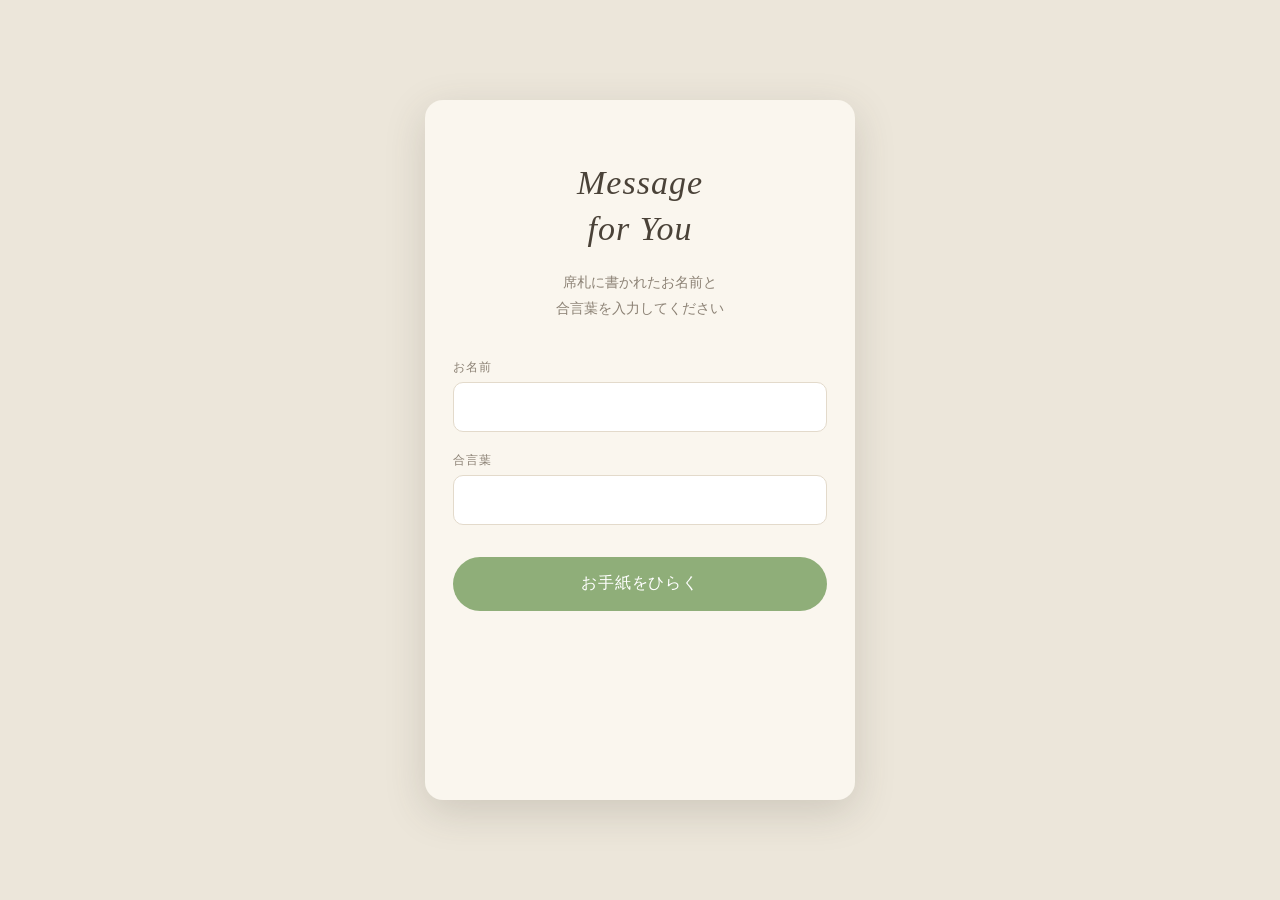
==== index.html @ e3575f7c "Initial wedding app" ====
<!DOCTYPE html>
<html lang="ja">
<head>
<meta charset="UTF-8">
<meta name="viewport" content="width=device-width, initial-scale=1.0, maximum-scale=1.0">
<title>Message for You</title>
<link rel="stylesheet" href="style.css">
</head>
<body>
  <div class="app">

    <!-- 1. トップ・入力画面 -->
    <section id="input-screen" class="screen">
      <h1 class="title-en">Message<br>for You</h1>
      <p class="description">席札に書かれたお名前と<br>合言葉を入力してください</p>

      <form id="guest-form" novalidate>
        <div class="field">
          <label for="name">お名前</label>
          <input type="text" id="name" name="name" autocomplete="off" required>
        </div>
        <div class="field">
          <label for="password">合言葉</label>
          <input type="text" id="password" name="password" autocomplete="off" required>
        </div>
        <button type="submit" class="open-btn">お手紙をひらく</button>
      </form>

      <p id="error-message" class="error-message" hidden>
        お名前または合言葉が違うようです。<br>席札をもう一度確認してみてください。
      </p>
    </section>

    <!-- 2. メッセージ表示画面 -->
    <section id="message-screen" class="screen" hidden>
      <div class="letter-card" id="letter-card">
        <p class="dear" id="dear-text"></p>
        <div class="divider" aria-hidden="true"></div>
        <p class="message-body" id="message-body"></p>
        <p class="signature" id="signature-text"></p>
      </div>
    </section>

  </div>

<script src="script.js"></script>
</body>
</html>
---- style.css ----
:root {
  --color-outer-bg: #ECE6DA;   /* PC表示時の外側背景（グレージュ） */
  --color-ivory: #FAF6EE;      /* アプリ本体の背景（アイボリー） */
  --color-white: #FFFFFF;
  --color-text: #4A4238;       /* 本文の濃いグレージュブラウン */
  --color-text-soft: #8C8275;  /* 補助テキスト */
  --color-green: #DCE7CE;      /* 淡いグリーン（アクセント） */
  --color-green-dark: #8FAE79;
  --color-gold: #C6A15B;       /* ゴールド（少量アクセント） */
  --color-border: #E3DACB;
  --color-error-bg: #F5ECE6;
  --color-error-text: #A17F6E;

  --font-en: "Times New Roman", "Times", Georgia, serif;
  --font-jp: "Hiragino Mincho ProN", "YuMincho", "Yu Mincho", serif;
  --font-jp-ui: "Hiragino Kaku Gothic ProN", "Yu Gothic", "Meiryo", sans-serif;
}

* {
  box-sizing: border-box;
}

html, body {
  margin: 0;
  padding: 0;
  min-height: 100%;
  background: var(--color-outer-bg);
  font-family: var(--font-jp-ui);
  color: var(--color-text);
}

body {
  display: flex;
  justify-content: center;
  align-items: flex-start;
}

.app {
  width: 100%;
  max-width: 430px;
  min-height: 100vh;
  background: var(--color-ivory);
  padding: 48px 28px 56px;
  position: relative;
}

/* PC等、430pxより広い画面ではスマホ風レイアウトとして中央に浮かせる */
@media (min-width: 431px) {
  html, body {
    min-height: 100vh;
  }
  body {
    align-items: center;
    padding: 32px 0;
  }
  .app {
    min-height: 640px;
    max-height: 90vh;
    overflow-y: auto;
    box-shadow: 0 12px 40px rgba(74, 66, 56, 0.18);
    border-radius: 18px;
  }
}

.screen {
  display: flex;
  flex-direction: column;
  align-items: center;
  text-align: center;
}

/* ---------- 入力画面 ---------- */

.title-en {
  font-family: var(--font-en);
  font-style: italic;
  font-weight: 400;
  font-size: 34px;
  line-height: 1.35;
  letter-spacing: 0.03em;
  color: var(--color-text);
  margin: 12px 0 18px;
}

.description {
  font-family: var(--font-jp);
  font-size: 14px;
  line-height: 1.9;
  color: var(--color-text-soft);
  margin: 0 0 36px;
}

#guest-form {
  width: 100%;
  display: flex;
  flex-direction: column;
  gap: 20px;
}

.field {
  width: 100%;
  text-align: left;
}

.field label {
  display: block;
  font-size: 12px;
  letter-spacing: 0.08em;
  color: var(--color-text-soft);
  margin-bottom: 6px;
}

.field input {
  width: 100%;
  height: 50px;
  padding: 0 16px;
  font-size: 16px;
  font-family: var(--font-jp-ui);
  color: var(--color-text);
  background: var(--color-white);
  border: 1px solid var(--color-border);
  border-radius: 10px;
  outline: none;
  transition: border-color 0.2s ease, box-shadow 0.2s ease;
}

.field input:focus {
  border-color: var(--color-gold);
  box-shadow: 0 0 0 3px rgba(198, 161, 91, 0.18);
}

.open-btn {
  margin-top: 12px;
  width: 100%;
  height: 54px;
  font-size: 16px;
  font-family: var(--font-jp-ui);
  letter-spacing: 0.05em;
  color: var(--color-white);
  background: var(--color-green-dark);
  border: none;
  border-radius: 27px;
  cursor: pointer;
  transition: opacity 0.2s ease, transform 0.15s ease;
}

.open-btn:active {
  transform: scale(0.98);
  opacity: 0.9;
}

.error-message {
  margin-top: 24px;
  padding: 16px 18px;
  width: 100%;
  font-size: 13px;
  line-height: 1.8;
  color: var(--color-error-text);
  background: var(--color-error-bg);
  border-radius: 10px;
}

/* ---------- メッセージ画面 ---------- */

#message-screen {
  width: 100%;
}

.letter-card {
  width: 100%;
  background: var(--color-white);
  border-radius: 6px;
  padding: 44px 28px 40px;
  box-shadow: 0 6px 24px rgba(74, 66, 56, 0.10);
  opacity: 0;
  transform: translateY(18px) scale(0.98);
  transition: opacity 0.7s ease, transform 0.7s ease;
}

.letter-card.show {
  opacity: 1;
  transform: translateY(0) scale(1);
}

.dear {
  font-family: var(--font-en);
  font-style: italic;
  font-size: 22px;
  color: var(--color-text);
  margin: 0 0 16px;
}

.divider {
  width: 46px;
  height: 1px;
  background: var(--color-gold);
  margin: 0 auto 26px;
}

.message-body {
  font-family: var(--font-jp);
  font-size: 15px;
  line-height: 2.1;
  color: var(--color-text);
  white-space: pre-line;
  text-align: left;
  margin: 0 0 32px;
}

.signature {
  font-family: var(--font-en);
  font-style: italic;
  font-size: 18px;
  color: var(--color-gold);
  margin: 0;
}

@media (max-width: 340px) {
  .app {
    padding: 36px 20px 44px;
  }
  .title-en {
    font-size: 28px;
  }
}
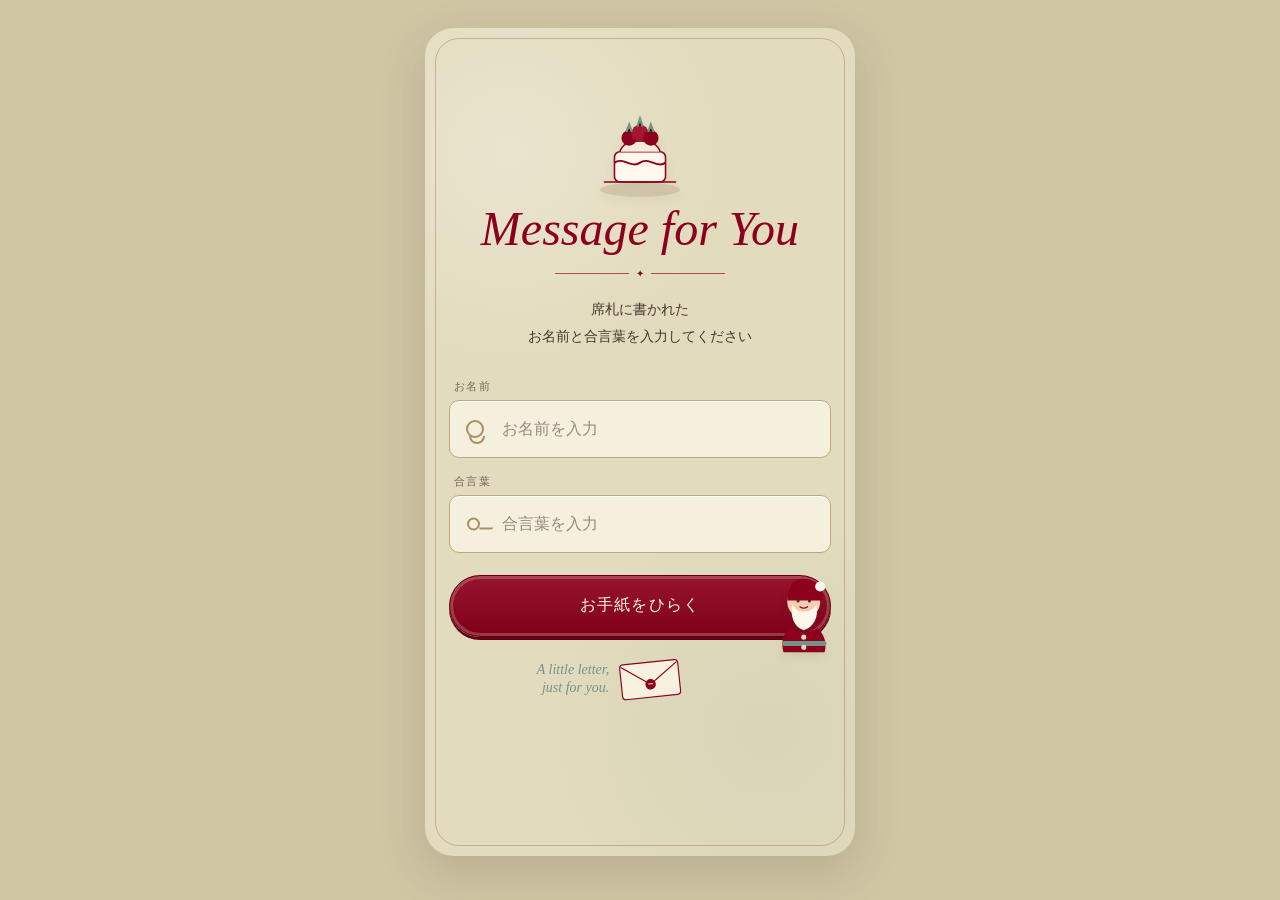
==== commit cf4b2abd: "Update wedding app design" ====
--- a/index.html
+++ b/index.html
@@ -9,40 +9,100 @@
 <body>
   <div class="app">
 
-    <!-- 1. トップ・入力画面 -->
-    <section id="input-screen" class="screen">
-      <h1 class="title-en">Message<br>for You</h1>
-      <p class="description">席札に書かれたお名前と<br>合言葉を入力してください</p>
+    <section id="input-screen" class="screen input-screen">
+      <div class="hero-art" aria-hidden="true">
 
-      <form id="guest-form" novalidate>
-        <div class="field">
-          <label for="name">お名前</label>
-          <input type="text" id="name" name="name" autocomplete="off" required>
-        </div>
-        <div class="field">
-          <label for="password">合言葉</label>
-          <input type="text" id="password" name="password" autocomplete="off" required>
-        </div>
-        <button type="submit" class="open-btn">お手紙をひらく</button>
-      </form>
+
+        <svg class="hero-cake" viewBox="0 0 150 132">
+          <ellipse cx="75" cy="116" rx="52" ry="9" fill="#c7b69b" opacity=".6"/>
+          <rect x="42" y="67" width="66" height="39" rx="7" fill="#fff8eb" stroke="#8D001D" stroke-width="2"/>
+          <path d="M42 81 C53 73 64 89 75 81 C86 73 97 89 108 81" fill="none" stroke="#8D001D" stroke-width="2.5"/>
+          <path d="M49 67 C52 56 63 53 75 53 C87 53 98 56 101 67" fill="#f7ead7" stroke="#8D001D" stroke-width="2"/>
+          <circle cx="61" cy="49" r="10" fill="#8D001D"/>
+          <circle cx="75" cy="43" r="11" fill="#a61530"/>
+          <circle cx="89" cy="49" r="10" fill="#8D001D"/>
+          <path d="M58 40 l3 -8 l3 8 M72 33 l3 -9 l3 9 M86 40 l3 -8 l3 8" stroke="#759488" stroke-width="3" stroke-linecap="round"/>
+          <path d="M29 106 H121" stroke="#8D001D" stroke-width="2" stroke-linecap="round"/>
+        </svg>
+      </div>
+
+      <h1 class="title-en">Message for You</h1>
+      <div class="ornament-line" aria-hidden="true"><span>✦</span></div>
+      <p class="description">席札に書かれた<br>お名前と合言葉を入力してください</p>
+
+      <div class="form-decoration-area">
+        <form id="guest-form" novalidate>
+          <div class="field">
+            <label for="name">お名前</label>
+            <div class="input-wrap">
+              <span class="field-icon" aria-hidden="true">○</span>
+              <input type="text" id="name" name="name" autocomplete="off" placeholder="お名前を入力" required>
+            </div>
+          </div>
+          <div class="field">
+            <label for="password">合言葉</label>
+            <div class="input-wrap">
+              <span class="field-icon key-icon" aria-hidden="true">⌁</span>
+              <input type="text" id="password" name="password" autocomplete="off" placeholder="合言葉を入力" required>
+            </div>
+          </div>
+          <button type="submit" class="open-btn">
+            お手紙をひらく
+            <span class="arrow" aria-hidden="true">›</span>
+          </button>
+        </form>
+
+        <svg class="santa santa-floating" viewBox="0 0 120 140" aria-hidden="true">
+          <circle cx="58" cy="50" r="26" fill="#f2cfb1"/>
+          <path d="M32 48 C34 20 46 10 67 15 C80 18 89 29 88 48 Z" fill="#8D001D"/>
+          <circle cx="84" cy="26" r="8" fill="#fff8eb"/>
+          <path d="M40 55 C36 73 43 91 58 95 C74 91 82 74 78 55 C73 62 66 66 58 66 C50 66 45 62 40 55 Z" fill="#fff8eb"/>
+          <circle cx="49" cy="49" r="2.5" fill="#3e322c"/><circle cx="67" cy="49" r="2.5" fill="#3e322c"/>
+          <path d="M52 58 C56 61 60 61 64 58" fill="none" stroke="#8D001D" stroke-width="2" stroke-linecap="round"/>
+          <path d="M35 92 C25 100 22 117 26 130 H91 C95 114 90 100 79 92 C70 100 45 100 35 92 Z" fill="#8D001D"/>
+          <rect x="24" y="112" width="70" height="8" rx="4" fill="#759488"/>
+          <circle cx="58" cy="106" r="4" fill="#E2DBBD"/><circle cx="58" cy="122" r="4" fill="#E2DBBD"/>
+        </svg>
+      </div>
 
       <p id="error-message" class="error-message" hidden>
         お名前または合言葉が違うようです。<br>席札をもう一度確認してみてください。
       </p>
+
+      <div class="little-letter-area" aria-hidden="true">
+        <div class="little-note">
+          <p>A little letter,<br>just for you.</p>
+          <svg class="envelope-drawing" viewBox="0 0 120 84">
+            <rect x="10" y="14" width="100" height="60" rx="6" fill="#f9f1df" stroke="#8D001D" stroke-width="2"/>
+            <path d="M12 18 L60 52 L108 18" fill="none" stroke="#8D001D" stroke-width="2"/>
+            <circle cx="60" cy="52" r="9" fill="#8D001D"/>
+            <path d="M56 51 h8" stroke="#E2DBBD" stroke-width="2"/>
+          </svg>
+        </div>
+      </div>
     </section>
 
-    <!-- 2. メッセージ表示画面 -->
-    <section id="message-screen" class="screen" hidden>
+    <section id="message-screen" class="screen message-screen" hidden>
+
       <div class="letter-card" id="letter-card">
-        <p class="dear" id="dear-text"></p>
-        <div class="divider" aria-hidden="true"></div>
+        <div class="letter-top-row">
+          <p class="dear" id="dear-text"></p>
+          <svg class="mini-cake" viewBox="0 0 80 70" aria-hidden="true">
+            <rect x="20" y="35" width="42" height="24" rx="5" fill="#fff8eb" stroke="#8D001D" stroke-width="1.7"/>
+            <path d="M20 44 C27 39 34 49 41 44 C48 39 55 49 62 44" fill="none" stroke="#8D001D" stroke-width="1.7"/>
+            <circle cx="34" cy="30" r="7" fill="#8D001D"/><circle cx="47" cy="26" r="8" fill="#a61530"/>
+            <path d="M31 23 l3 -6 l3 6 M44 19 l3 -7 l3 7" stroke="#759488" stroke-width="2.5" stroke-linecap="round"/>
+          </svg>
+        </div>
+        <div class="divider" aria-hidden="true"><span>✦</span></div>
         <p class="message-body" id="message-body"></p>
+        <p class="thanks-script">Thank you<br>for coming!</p>
         <p class="signature" id="signature-text"></p>
+        <div class="seal" aria-hidden="true">A</div>
       </div>
     </section>
 
   </div>
-
 <script src="script.js"></script>
 </body>
 </html>
--- a/style.css
+++ b/style.css
@@ -1,225 +1,302 @@
 :root {
-  --color-outer-bg: #ECE6DA;   /* PC表示時の外側背景（グレージュ） */
-  --color-ivory: #FAF6EE;      /* アプリ本体の背景（アイボリー） */
-  --color-white: #FFFFFF;
-  --color-text: #4A4238;       /* 本文の濃いグレージュブラウン */
-  --color-text-soft: #8C8275;  /* 補助テキスト */
-  --color-green: #DCE7CE;      /* 淡いグリーン（アクセント） */
-  --color-green-dark: #8FAE79;
-  --color-gold: #C6A15B;       /* ゴールド（少量アクセント） */
-  --color-border: #E3DACB;
-  --color-error-bg: #F5ECE6;
-  --color-error-text: #A17F6E;
-
-  --font-en: "Times New Roman", "Times", Georgia, serif;
-  --font-jp: "Hiragino Mincho ProN", "YuMincho", "Yu Mincho", serif;
-  --font-jp-ui: "Hiragino Kaku Gothic ProN", "Yu Gothic", "Meiryo", sans-serif;
-}
-
-* {
-  box-sizing: border-box;
-}
-
-html, body {
+  --beige: #E2DBBD;
+  --beige-deep: #cbbf96;
+  --paper: #FFF9EC;
+  --bordeaux: #8D001D;
+  --bordeaux-deep: #650016;
+  --emerald: #759488;
+  --text: #46362f;
+  --soft: #75675f;
+  --line: rgba(141, 0, 29, .32);
+  --shadow: rgba(83, 55, 44, .18);
+  --font-en: Georgia, "Times New Roman", serif;
+  --font-jp: "Hiragino Mincho ProN", "Yu Mincho", YuMincho, serif;
+  --font-ui: "Hiragino Kaku Gothic ProN", "Yu Gothic", sans-serif;
+}
+
+* { box-sizing: border-box; }
+html, body { margin:0; min-height:100%; background:#cfc6a4; color:var(--text); }
+body { display:flex; justify-content:center; font-family:var(--font-ui); }
+
+.app {
+  width:100%; max-width:430px; min-height:100vh; position:relative; overflow:hidden;
+  background:
+    radial-gradient(circle at 20% 15%, rgba(255,255,255,.26), transparent 28%),
+    radial-gradient(circle at 80% 85%, rgba(117,148,136,.09), transparent 28%),
+    var(--beige);
+  padding:28px 24px 42px;
+}
+
+.app::before {
+  content:""; position:absolute; inset:10px; border:1px solid rgba(101,0,22,.22); border-radius:24px; pointer-events:none;
+}
+
+@media (min-width:431px){
+  body{align-items:center; padding:28px 0;}
+  .app{min-height:760px; max-height:92vh; overflow-y:auto; border-radius:28px; box-shadow:0 16px 46px var(--shadow);}
+}
+
+.screen{position:relative; z-index:1; display:flex; flex-direction:column; align-items:center; text-align:center;}
+
+.hero-art{width:100%; height:164px; position:relative; margin-top:8px;}
+.hero-ribbon{position:absolute; top:-6px; left:50%; transform:translateX(-50%); width:224px; color:var(--bordeaux);}
+.hero-cake{position:absolute; width:112px; left:50%; bottom:0; transform:translateX(-50%); filter:drop-shadow(0 5px 5px rgba(73,49,39,.08));}
+.sprig{position:absolute; width:72px; bottom:9px;}
+.sprig.left{left:4px; transform:rotate(-8deg)}
+.sprig.right{right:4px; transform:scaleX(-1) rotate(-8deg)}
+
+.eyebrow{margin:8px 0 3px; font-family:var(--font-en); font-size:11px; letter-spacing:.28em; color:var(--text);}
+.title-en{font-family:var(--font-en); font-style:italic; font-weight:400; font-size:48px; line-height:1.05; color:var(--bordeaux); margin:0 0 14px;}
+.ornament-line{display:flex; align-items:center; gap:7px; color:var(--bordeaux); font-size:10px; margin-bottom:18px;}
+.ornament-line::before,.ornament-line::after{content:""; width:74px; height:1px; background:var(--bordeaux); opacity:.65;}
+.description{font-family:var(--font-jp); font-size:14px; line-height:1.9; margin:0 0 28px; color:var(--text);}
+
+#guest-form{width:100%; display:flex; flex-direction:column; gap:16px;}
+.field{text-align:left;}
+.field label{display:block; font-size:11px; letter-spacing:.12em; color:var(--soft); margin:0 0 6px 5px;}
+.input-wrap{position:relative;}
+.field-icon{position:absolute; left:17px; top:50%; transform:translateY(-50%); width:18px; height:18px; border:2px solid #a98f61; border-radius:50%; font-size:0;}
+.field-icon::after{content:""; position:absolute; width:12px; height:6px; border:2px solid #a98f61; border-top:0; border-radius:0 0 8px 8px; left:1px; top:14px;}
+.key-icon{border-radius:50%; width:13px; height:13px; left:18px;}
+.key-icon::after{content:""; position:absolute; width:14px; height:2px; background:#a98f61; left:10px; top:8px; border:0; box-shadow:7px 4px 0 -1px #a98f61; transform:rotate(0deg);}
+.field input{width:100%; height:58px; border:1px solid #bda77d; border-radius:10px; background:rgba(255,249,236,.68); padding:0 18px 0 52px; color:var(--text); font-size:16px; font-family:var(--font-ui); outline:none; box-shadow:inset 0 1px 0 rgba(255,255,255,.7);}
+.field input::placeholder{color:#978a7f;}
+.field input:focus{border-color:var(--bordeaux); box-shadow:0 0 0 3px rgba(141,0,29,.10);}
+
+.open-btn{position:relative; width:100%; height:62px; margin-top:6px; border:1px solid #5f0014; border-radius:31px; background:linear-gradient(#97142e,#7f001a); color:#fff8e8; font-family:var(--font-jp); font-size:16px; letter-spacing:.08em; cursor:pointer; box-shadow:0 3px 0 var(--bordeaux-deep), inset 0 0 0 3px rgba(226,219,189,.25);}
+.open-btn:active{transform:translateY(2px); box-shadow:0 1px 0 var(--bordeaux-deep), inset 0 0 0 3px rgba(226,219,189,.25);}
+.envelope-icon{font-size:20px; margin-right:10px}.arrow{position:absolute; right:23px; font-size:28px; top:13px; font-family:Arial,sans-serif; font-weight:200;}
+
+.error-message{width:100%; margin:18px 0 0; padding:14px 16px; background:rgba(255,249,236,.66); border:1px solid rgba(141,0,29,.22); border-radius:10px; color:var(--bordeaux); font-size:13px; line-height:1.7;}
+
+.bottom-illustration{width:100%; margin-top:26px; min-height:130px; display:flex; align-items:flex-end; justify-content:space-between; padding:0 9px;}
+.santa{width:92px; filter:drop-shadow(0 5px 4px rgba(73,49,39,.08));}
+.little-note{display:flex; align-items:center; gap:4px; color:var(--emerald);}
+.little-note p{font-family:var(--font-en); font-style:italic; font-size:17px; line-height:1.35; text-align:right; margin:0;}
+.envelope-drawing{width:88px; transform:rotate(-8deg);}
+
+.message-screen{padding-top:14px;}
+.back-btn{align-self:flex-start; border:0; background:transparent; color:var(--bordeaux); font-family:var(--font-jp); font-size:14px; padding:8px 2px; cursor:pointer;}
+.message-sprig{position:absolute; right:-6px; top:2px; width:92px;}
+.letter-card{position:relative; width:100%; margin-top:20px; background:var(--paper); border:1px solid rgba(141,0,29,.08); border-radius:8px; padding:34px 26px 42px; box-shadow:0 10px 26px rgba(83,55,44,.14); opacity:0; transform:translateY(18px) scale(.98); transition:opacity .7s ease, transform .7s ease; text-align:left;}
+.letter-card::before{content:""; position:absolute; inset:7px; border:1px solid rgba(117,148,136,.18); border-radius:5px; pointer-events:none;}
+.letter-card.show{opacity:1; transform:translateY(0) scale(1);}
+.letter-top-row{display:flex; align-items:flex-start; justify-content:space-between; gap:10px;}
+.dear{font-family:var(--font-en); font-style:italic; font-size:28px; color:var(--bordeaux); margin:0; padding-top:8px;}
+.mini-cake{width:68px; flex:0 0 auto;}
+.divider{display:flex; align-items:center; gap:8px; width:100%; margin:12px 0 24px; color:var(--emerald); font-size:8px;}
+.divider::before,.divider::after{content:""; flex:1; height:1px; background:var(--emerald); opacity:.8;}
+.message-body{font-family:var(--font-jp); font-size:15px; line-height:2.05; white-space:pre-line; color:var(--text); margin:0 0 30px;}
+.thanks-script{position:absolute; right:24px; top:86px; font-family:var(--font-en); font-style:italic; font-size:15px; color:var(--emerald); line-height:1.2; transform:rotate(-5deg); text-align:center; opacity:.9;}
+.signature{font-family:var(--font-en); font-style:italic; font-size:22px; color:var(--emerald); text-align:right; margin:0 18px 0 0;}
+.seal{position:absolute; right:18px; bottom:-18px; width:50px; height:50px; display:grid; place-items:center; border-radius:50%; background:radial-gradient(circle at 35% 30%, #a4263f, var(--bordeaux) 70%); border:3px double #6b0017; color:#d8c68d; font-family:var(--font-en); font-style:italic; font-size:24px; box-shadow:0 5px 10px rgba(67,0,13,.25);}
+.message-footer{display:flex; align-items:center; gap:14px; color:var(--bordeaux); margin-top:46px;}
+.message-footer span{font-size:9px;}.message-footer p{margin:0; font-family:var(--font-jp); font-size:12px; line-height:1.8; color:var(--text);}
+
+@media (max-width:350px){
+  .app{padding-left:18px; padding-right:18px;}
+  .title-en{font-size:42px;}
+  .hero-ribbon{width:200px;}.sprig{width:64px;}.hero-cake{width:104px;}
+  .little-note p{font-size:15px;}.envelope-drawing{width:74px;}.santa{width:80px;}
+}
+
+/* ===== Compact input layout: lower decorations do not create dead space ===== */
+.input-screen {
+  width: 100%;
+  padding-bottom: 0;
+}
+
+.form-decoration-area {
+  position: relative;
+  width: 100%;
+}
+
+.form-decoration-area #guest-form {
+  position: relative;
+  z-index: 2;
+}
+
+.santa-floating {
+  position: absolute;
+  z-index: 3;
+  width: 76px;
+  right: -12px;
+  bottom: -22px;
   margin: 0;
-  padding: 0;
-  min-height: 100%;
-  background: var(--color-outer-bg);
-  font-family: var(--font-jp-ui);
-  color: var(--color-text);
-}
-
-body {
+  pointer-events: none;
+  filter: drop-shadow(0 5px 4px rgba(73,49,39,.08));
+}
+
+.little-letter-area {
+  width: 100%;
   display: flex;
+  align-items: center;
   justify-content: center;
-  align-items: flex-start;
-}
-
-.app {
-  width: 100%;
-  max-width: 430px;
-  min-height: 100vh;
-  background: var(--color-ivory);
-  padding: 48px 28px 56px;
-  position: relative;
-}
-
-/* PC等、430pxより広い画面ではスマホ風レイアウトとして中央に浮かせる */
-@media (min-width: 431px) {
-  html, body {
-    min-height: 100vh;
-  }
-  body {
-    align-items: center;
-    padding: 32px 0;
-  }
-  .app {
-    min-height: 640px;
-    max-height: 90vh;
-    overflow-y: auto;
-    box-shadow: 0 12px 40px rgba(74, 66, 56, 0.18);
-    border-radius: 18px;
-  }
-}
-
-.screen {
+  gap: 6px;
+  margin: 12px 0 0;
+  padding: 0 58px 0 2px;
+  min-height: 66px;
+}
+
+.mini-sprig {
+  width: 58px;
+  height: auto;
+  flex: 0 0 auto;
+  margin-left: -8px;
+  transform: rotate(-7deg);
+}
+
+.little-letter-area .little-note {
   display: flex;
-  flex-direction: column;
   align-items: center;
-  text-align: center;
-}
-
-/* ---------- 入力画面 ---------- */
-
-.title-en {
+  gap: 3px;
+  margin: 0;
+  color: var(--emerald);
+}
+
+.little-letter-area .little-note p {
+  margin: 0;
   font-family: var(--font-en);
   font-style: italic;
-  font-weight: 400;
-  font-size: 34px;
-  line-height: 1.35;
-  letter-spacing: 0.03em;
-  color: var(--color-text);
-  margin: 12px 0 18px;
-}
-
-.description {
-  font-family: var(--font-jp);
   font-size: 14px;
-  line-height: 1.9;
-  color: var(--color-text-soft);
-  margin: 0 0 36px;
-}
-
-#guest-form {
-  width: 100%;
-  display: flex;
-  flex-direction: column;
-  gap: 20px;
-}
-
-.field {
-  width: 100%;
-  text-align: left;
-}
-
-.field label {
-  display: block;
-  font-size: 12px;
-  letter-spacing: 0.08em;
-  color: var(--color-text-soft);
-  margin-bottom: 6px;
-}
-
-.field input {
-  width: 100%;
-  height: 50px;
-  padding: 0 16px;
-  font-size: 16px;
-  font-family: var(--font-jp-ui);
-  color: var(--color-text);
-  background: var(--color-white);
-  border: 1px solid var(--color-border);
-  border-radius: 10px;
-  outline: none;
-  transition: border-color 0.2s ease, box-shadow 0.2s ease;
-}
-
-.field input:focus {
-  border-color: var(--color-gold);
-  box-shadow: 0 0 0 3px rgba(198, 161, 91, 0.18);
-}
-
-.open-btn {
-  margin-top: 12px;
-  width: 100%;
-  height: 54px;
-  font-size: 16px;
-  font-family: var(--font-jp-ui);
-  letter-spacing: 0.05em;
-  color: var(--color-white);
-  background: var(--color-green-dark);
-  border: none;
-  border-radius: 27px;
-  cursor: pointer;
-  transition: opacity 0.2s ease, transform 0.15s ease;
-}
-
-.open-btn:active {
-  transform: scale(0.98);
-  opacity: 0.9;
-}
-
-.error-message {
-  margin-top: 24px;
-  padding: 16px 18px;
-  width: 100%;
-  font-size: 13px;
-  line-height: 1.8;
-  color: var(--color-error-text);
-  background: var(--color-error-bg);
-  border-radius: 10px;
-}
-
-/* ---------- メッセージ画面 ---------- */
-
-#message-screen {
-  width: 100%;
+  line-height: 1.25;
+  text-align: right;
+  white-space: nowrap;
+}
+
+.little-letter-area .envelope-drawing {
+  width: 66px;
+  height: auto;
+  transform: rotate(-7deg);
+}
+
+/* The old bottom block is intentionally unused in the compact version. */
+.bottom-illustration { display: none; }
+
+/* Trim the app's bottom breathing room without touching the frame. */
+.app {
+  padding-bottom: 18px;
+}
+
+@media (max-width: 350px) {
+  .santa-floating {
+    width: 68px;
+    right: -10px;
+    bottom: -18px;
+  }
+
+  .little-letter-area {
+    margin-top: 10px;
+    min-height: 60px;
+    padding-right: 50px;
+  }
+
+  .mini-sprig { width: 50px; }
+  .little-letter-area .little-note p { font-size: 12.5px; }
+  .little-letter-area .envelope-drawing { width: 58px; }
+}
+
+
+/* ===== Requested cleanup + letter reveal animation ===== */
+.hero-ribbon, .eyebrow, .envelope-icon { display: none !important; }
+
+/* A soft lift-in when the personal letter opens. */
+@keyframes letterLiftIn {
+  0% { opacity: 0; transform: translateY(30px) scale(.975); }
+  62% { opacity: 1; transform: translateY(-4px) scale(1.006); }
+  100% { opacity: 1; transform: translateY(0) scale(1); }
+}
+.letter-card.show {
+  animation: letterLiftIn .78s cubic-bezier(.22,1,.36,1) both;
+}
+
+@media (prefers-reduced-motion: reduce) {
+  .letter-card.show { animation: none; opacity: 1; transform: none; }
+}
+
+
+/* ===== Cake + Santa + Letter only ===== */
+.sprig,
+.mini-sprig,
+.message-sprig,
+.hero-ribbon,
+.eyebrow,
+.envelope-icon {
+  display: none !important;
+}
+
+.hero-art {
+  height: 138px;
+  margin-top: 10px;
+}
+
+.hero-cake {
+  width: 116px;
+  bottom: 2px;
+}
+
+.little-letter-area {
+  justify-content: center;
+  gap: 8px;
+  margin: 12px 0 0;
+  padding: 0 58px 0 0;
+  min-height: 60px;
+}
+
+.little-letter-area .little-note {
+  gap: 6px;
+}
+
+.little-letter-area .little-note p {
+  font-size: 14px;
+}
+
+.little-letter-area .envelope-drawing {
+  width: 70px;
+  transform: rotate(-6deg);
+}
+
+.message-screen {
+  padding-top: 10px;
 }
 
 .letter-card {
-  width: 100%;
-  background: var(--color-white);
-  border-radius: 6px;
-  padding: 44px 28px 40px;
-  box-shadow: 0 6px 24px rgba(74, 66, 56, 0.10);
-  opacity: 0;
-  transform: translateY(18px) scale(0.98);
-  transition: opacity 0.7s ease, transform 0.7s ease;
-}
-
-.letter-card.show {
-  opacity: 1;
-  transform: translateY(0) scale(1);
-}
-
-.dear {
-  font-family: var(--font-en);
-  font-style: italic;
-  font-size: 22px;
-  color: var(--color-text);
-  margin: 0 0 16px;
-}
-
-.divider {
-  width: 46px;
-  height: 1px;
-  background: var(--color-gold);
-  margin: 0 auto 26px;
-}
-
-.message-body {
-  font-family: var(--font-jp);
-  font-size: 15px;
-  line-height: 2.1;
-  color: var(--color-text);
-  white-space: pre-line;
-  text-align: left;
-  margin: 0 0 32px;
-}
-
-.signature {
-  font-family: var(--font-en);
-  font-style: italic;
-  font-size: 18px;
-  color: var(--color-gold);
-  margin: 0;
-}
-
-@media (max-width: 340px) {
+  margin-top: 14px;
+}
+
+@media (max-width: 350px) {
+  .hero-art { height: 126px; }
+  .hero-cake { width: 104px; }
+  .little-letter-area {
+    min-height: 56px;
+    padding-right: 52px;
+  }
+  .little-letter-area .envelope-drawing { width: 62px; }
+}
+
+
+/* ===== Tight message screen: no back button / no footer / no dead space ===== */
+.back-btn,
+.message-footer {
+  display: none !important;
+}
+
+.message-screen {
+  padding-top: 0;
+  padding-bottom: 0;
+}
+
+.message-screen .letter-card {
+  margin-top: 4px;
+  margin-bottom: 0;
+}
+
+.app {
+  padding-bottom: 12px;
+}
+
+@media (min-width: 431px) {
   .app {
-    padding: 36px 20px 44px;
+    min-height: auto;
   }
-  .title-en {
-    font-size: 28px;
-  }
-}
+}
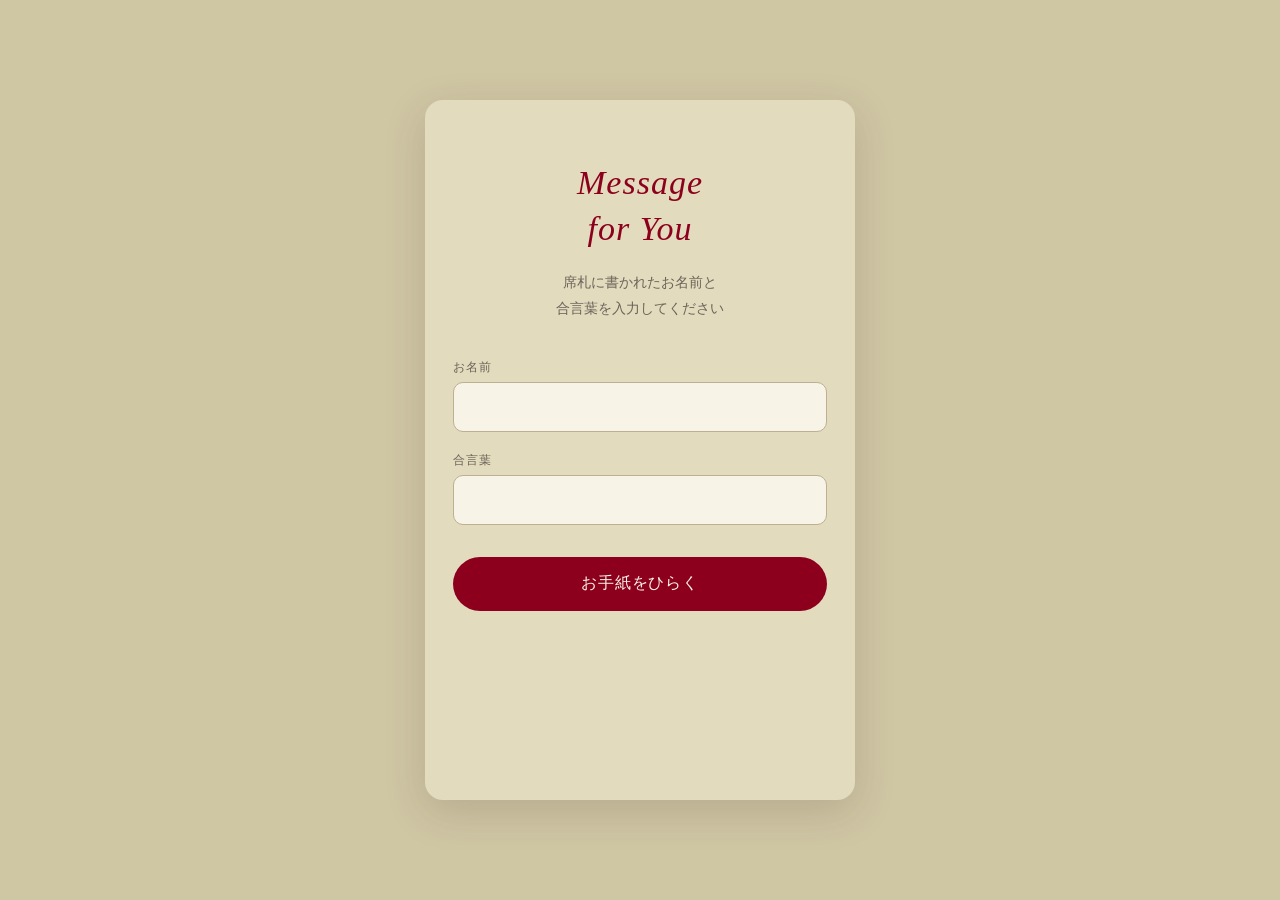
==== commit 5d8ee4e8: "Update wedding app color" ====
--- a/index.html
+++ b/index.html
@@ -9,100 +9,40 @@
 <body>
   <div class="app">
 
-    <section id="input-screen" class="screen input-screen">
-      <div class="hero-art" aria-hidden="true">
+    <!-- 1. トップ・入力画面 -->
+    <section id="input-screen" class="screen">
+      <h1 class="title-en">Message<br>for You</h1>
+      <p class="description">席札に書かれたお名前と<br>合言葉を入力してください</p>
 
-
-        <svg class="hero-cake" viewBox="0 0 150 132">
-          <ellipse cx="75" cy="116" rx="52" ry="9" fill="#c7b69b" opacity=".6"/>
-          <rect x="42" y="67" width="66" height="39" rx="7" fill="#fff8eb" stroke="#8D001D" stroke-width="2"/>
-          <path d="M42 81 C53 73 64 89 75 81 C86 73 97 89 108 81" fill="none" stroke="#8D001D" stroke-width="2.5"/>
-          <path d="M49 67 C52 56 63 53 75 53 C87 53 98 56 101 67" fill="#f7ead7" stroke="#8D001D" stroke-width="2"/>
-          <circle cx="61" cy="49" r="10" fill="#8D001D"/>
-          <circle cx="75" cy="43" r="11" fill="#a61530"/>
-          <circle cx="89" cy="49" r="10" fill="#8D001D"/>
-          <path d="M58 40 l3 -8 l3 8 M72 33 l3 -9 l3 9 M86 40 l3 -8 l3 8" stroke="#759488" stroke-width="3" stroke-linecap="round"/>
-          <path d="M29 106 H121" stroke="#8D001D" stroke-width="2" stroke-linecap="round"/>
-        </svg>
-      </div>
-
-      <h1 class="title-en">Message for You</h1>
-      <div class="ornament-line" aria-hidden="true"><span>✦</span></div>
-      <p class="description">席札に書かれた<br>お名前と合言葉を入力してください</p>
-
-      <div class="form-decoration-area">
-        <form id="guest-form" novalidate>
-          <div class="field">
-            <label for="name">お名前</label>
-            <div class="input-wrap">
-              <span class="field-icon" aria-hidden="true">○</span>
-              <input type="text" id="name" name="name" autocomplete="off" placeholder="お名前を入力" required>
-            </div>
-          </div>
-          <div class="field">
-            <label for="password">合言葉</label>
-            <div class="input-wrap">
-              <span class="field-icon key-icon" aria-hidden="true">⌁</span>
-              <input type="text" id="password" name="password" autocomplete="off" placeholder="合言葉を入力" required>
-            </div>
-          </div>
-          <button type="submit" class="open-btn">
-            お手紙をひらく
-            <span class="arrow" aria-hidden="true">›</span>
-          </button>
-        </form>
-
-        <svg class="santa santa-floating" viewBox="0 0 120 140" aria-hidden="true">
-          <circle cx="58" cy="50" r="26" fill="#f2cfb1"/>
-          <path d="M32 48 C34 20 46 10 67 15 C80 18 89 29 88 48 Z" fill="#8D001D"/>
-          <circle cx="84" cy="26" r="8" fill="#fff8eb"/>
-          <path d="M40 55 C36 73 43 91 58 95 C74 91 82 74 78 55 C73 62 66 66 58 66 C50 66 45 62 40 55 Z" fill="#fff8eb"/>
-          <circle cx="49" cy="49" r="2.5" fill="#3e322c"/><circle cx="67" cy="49" r="2.5" fill="#3e322c"/>
-          <path d="M52 58 C56 61 60 61 64 58" fill="none" stroke="#8D001D" stroke-width="2" stroke-linecap="round"/>
-          <path d="M35 92 C25 100 22 117 26 130 H91 C95 114 90 100 79 92 C70 100 45 100 35 92 Z" fill="#8D001D"/>
-          <rect x="24" y="112" width="70" height="8" rx="4" fill="#759488"/>
-          <circle cx="58" cy="106" r="4" fill="#E2DBBD"/><circle cx="58" cy="122" r="4" fill="#E2DBBD"/>
-        </svg>
-      </div>
+      <form id="guest-form" novalidate>
+        <div class="field">
+          <label for="name">お名前</label>
+          <input type="text" id="name" name="name" autocomplete="off" required>
+        </div>
+        <div class="field">
+          <label for="password">合言葉</label>
+          <input type="text" id="password" name="password" autocomplete="off" required>
+        </div>
+        <button type="submit" class="open-btn">お手紙をひらく</button>
+      </form>
 
       <p id="error-message" class="error-message" hidden>
         お名前または合言葉が違うようです。<br>席札をもう一度確認してみてください。
       </p>
-
-      <div class="little-letter-area" aria-hidden="true">
-        <div class="little-note">
-          <p>A little letter,<br>just for you.</p>
-          <svg class="envelope-drawing" viewBox="0 0 120 84">
-            <rect x="10" y="14" width="100" height="60" rx="6" fill="#f9f1df" stroke="#8D001D" stroke-width="2"/>
-            <path d="M12 18 L60 52 L108 18" fill="none" stroke="#8D001D" stroke-width="2"/>
-            <circle cx="60" cy="52" r="9" fill="#8D001D"/>
-            <path d="M56 51 h8" stroke="#E2DBBD" stroke-width="2"/>
-          </svg>
-        </div>
-      </div>
     </section>
 
-    <section id="message-screen" class="screen message-screen" hidden>
-
+    <!-- 2. メッセージ表示画面 -->
+    <section id="message-screen" class="screen" hidden>
       <div class="letter-card" id="letter-card">
-        <div class="letter-top-row">
-          <p class="dear" id="dear-text"></p>
-          <svg class="mini-cake" viewBox="0 0 80 70" aria-hidden="true">
-            <rect x="20" y="35" width="42" height="24" rx="5" fill="#fff8eb" stroke="#8D001D" stroke-width="1.7"/>
-            <path d="M20 44 C27 39 34 49 41 44 C48 39 55 49 62 44" fill="none" stroke="#8D001D" stroke-width="1.7"/>
-            <circle cx="34" cy="30" r="7" fill="#8D001D"/><circle cx="47" cy="26" r="8" fill="#a61530"/>
-            <path d="M31 23 l3 -6 l3 6 M44 19 l3 -7 l3 7" stroke="#759488" stroke-width="2.5" stroke-linecap="round"/>
-          </svg>
-        </div>
-        <div class="divider" aria-hidden="true"><span>✦</span></div>
+        <p class="dear" id="dear-text"></p>
+        <div class="divider" aria-hidden="true"></div>
         <p class="message-body" id="message-body"></p>
-        <p class="thanks-script">Thank you<br>for coming!</p>
         <p class="signature" id="signature-text"></p>
-        <div class="seal" aria-hidden="true">A</div>
       </div>
     </section>
 
   </div>
+
 <script src="script.js"></script>
 </body>
 </html>
--- a/style.css
+++ b/style.css
@@ -1,302 +1,228 @@
 :root {
-  --beige: #E2DBBD;
-  --beige-deep: #cbbf96;
-  --paper: #FFF9EC;
-  --bordeaux: #8D001D;
-  --bordeaux-deep: #650016;
-  --emerald: #759488;
-  --text: #46362f;
-  --soft: #75675f;
-  --line: rgba(141, 0, 29, .32);
-  --shadow: rgba(83, 55, 44, .18);
-  --font-en: Georgia, "Times New Roman", serif;
-  --font-jp: "Hiragino Mincho ProN", "Yu Mincho", YuMincho, serif;
-  --font-ui: "Hiragino Kaku Gothic ProN", "Yu Gothic", sans-serif;
-}
-
-* { box-sizing: border-box; }
-html, body { margin:0; min-height:100%; background:#cfc6a4; color:var(--text); }
-body { display:flex; justify-content:center; font-family:var(--font-ui); }
+  --color-outer-bg: #CFC6A4;   /* レザーベージュを少し深くした外側背景 */
+  --color-ivory: #E2DBBD;      /* メイン：レザーベージュ */
+  --color-white: #F8F3E7;      /* 便箋カード用のやわらかいアイボリー */
+  --color-text: #3F302C;       /* 本文の濃いブラウン */
+  --color-text-soft: #6F625A;  /* 補助テキスト */
+  --color-green: #D8E1DD;      /* クリーミーエメラルドの淡色 */
+  --color-green-dark: #759488; /* 差し色：クリーミーエメラルド */
+  --color-bordeaux: #8D001D;   /* 準メイン：レトロボルドー */
+  --color-border: #BDAF92;
+  --color-error-bg: #F2E5E3;
+  --color-error-text: #8D001D;
+
+  --font-en: "Times New Roman", "Times", Georgia, serif;
+  --font-jp: "Hiragino Mincho ProN", "YuMincho", "Yu Mincho", serif;
+  --font-jp-ui: "Hiragino Kaku Gothic ProN", "Yu Gothic", "Meiryo", sans-serif;
+}
+
+* {
+  box-sizing: border-box;
+}
+
+html, body {
+  margin: 0;
+  padding: 0;
+  min-height: 100%;
+  background: var(--color-outer-bg);
+  font-family: var(--font-jp-ui);
+  color: var(--color-text);
+}
+
+body {
+  display: flex;
+  justify-content: center;
+  align-items: flex-start;
+}
 
 .app {
-  width:100%; max-width:430px; min-height:100vh; position:relative; overflow:hidden;
-  background:
-    radial-gradient(circle at 20% 15%, rgba(255,255,255,.26), transparent 28%),
-    radial-gradient(circle at 80% 85%, rgba(117,148,136,.09), transparent 28%),
-    var(--beige);
-  padding:28px 24px 42px;
-}
-
-.app::before {
-  content:""; position:absolute; inset:10px; border:1px solid rgba(101,0,22,.22); border-radius:24px; pointer-events:none;
-}
-
-@media (min-width:431px){
-  body{align-items:center; padding:28px 0;}
-  .app{min-height:760px; max-height:92vh; overflow-y:auto; border-radius:28px; box-shadow:0 16px 46px var(--shadow);}
-}
-
-.screen{position:relative; z-index:1; display:flex; flex-direction:column; align-items:center; text-align:center;}
-
-.hero-art{width:100%; height:164px; position:relative; margin-top:8px;}
-.hero-ribbon{position:absolute; top:-6px; left:50%; transform:translateX(-50%); width:224px; color:var(--bordeaux);}
-.hero-cake{position:absolute; width:112px; left:50%; bottom:0; transform:translateX(-50%); filter:drop-shadow(0 5px 5px rgba(73,49,39,.08));}
-.sprig{position:absolute; width:72px; bottom:9px;}
-.sprig.left{left:4px; transform:rotate(-8deg)}
-.sprig.right{right:4px; transform:scaleX(-1) rotate(-8deg)}
-
-.eyebrow{margin:8px 0 3px; font-family:var(--font-en); font-size:11px; letter-spacing:.28em; color:var(--text);}
-.title-en{font-family:var(--font-en); font-style:italic; font-weight:400; font-size:48px; line-height:1.05; color:var(--bordeaux); margin:0 0 14px;}
-.ornament-line{display:flex; align-items:center; gap:7px; color:var(--bordeaux); font-size:10px; margin-bottom:18px;}
-.ornament-line::before,.ornament-line::after{content:""; width:74px; height:1px; background:var(--bordeaux); opacity:.65;}
-.description{font-family:var(--font-jp); font-size:14px; line-height:1.9; margin:0 0 28px; color:var(--text);}
-
-#guest-form{width:100%; display:flex; flex-direction:column; gap:16px;}
-.field{text-align:left;}
-.field label{display:block; font-size:11px; letter-spacing:.12em; color:var(--soft); margin:0 0 6px 5px;}
-.input-wrap{position:relative;}
-.field-icon{position:absolute; left:17px; top:50%; transform:translateY(-50%); width:18px; height:18px; border:2px solid #a98f61; border-radius:50%; font-size:0;}
-.field-icon::after{content:""; position:absolute; width:12px; height:6px; border:2px solid #a98f61; border-top:0; border-radius:0 0 8px 8px; left:1px; top:14px;}
-.key-icon{border-radius:50%; width:13px; height:13px; left:18px;}
-.key-icon::after{content:""; position:absolute; width:14px; height:2px; background:#a98f61; left:10px; top:8px; border:0; box-shadow:7px 4px 0 -1px #a98f61; transform:rotate(0deg);}
-.field input{width:100%; height:58px; border:1px solid #bda77d; border-radius:10px; background:rgba(255,249,236,.68); padding:0 18px 0 52px; color:var(--text); font-size:16px; font-family:var(--font-ui); outline:none; box-shadow:inset 0 1px 0 rgba(255,255,255,.7);}
-.field input::placeholder{color:#978a7f;}
-.field input:focus{border-color:var(--bordeaux); box-shadow:0 0 0 3px rgba(141,0,29,.10);}
-
-.open-btn{position:relative; width:100%; height:62px; margin-top:6px; border:1px solid #5f0014; border-radius:31px; background:linear-gradient(#97142e,#7f001a); color:#fff8e8; font-family:var(--font-jp); font-size:16px; letter-spacing:.08em; cursor:pointer; box-shadow:0 3px 0 var(--bordeaux-deep), inset 0 0 0 3px rgba(226,219,189,.25);}
-.open-btn:active{transform:translateY(2px); box-shadow:0 1px 0 var(--bordeaux-deep), inset 0 0 0 3px rgba(226,219,189,.25);}
-.envelope-icon{font-size:20px; margin-right:10px}.arrow{position:absolute; right:23px; font-size:28px; top:13px; font-family:Arial,sans-serif; font-weight:200;}
-
-.error-message{width:100%; margin:18px 0 0; padding:14px 16px; background:rgba(255,249,236,.66); border:1px solid rgba(141,0,29,.22); border-radius:10px; color:var(--bordeaux); font-size:13px; line-height:1.7;}
-
-.bottom-illustration{width:100%; margin-top:26px; min-height:130px; display:flex; align-items:flex-end; justify-content:space-between; padding:0 9px;}
-.santa{width:92px; filter:drop-shadow(0 5px 4px rgba(73,49,39,.08));}
-.little-note{display:flex; align-items:center; gap:4px; color:var(--emerald);}
-.little-note p{font-family:var(--font-en); font-style:italic; font-size:17px; line-height:1.35; text-align:right; margin:0;}
-.envelope-drawing{width:88px; transform:rotate(-8deg);}
-
-.message-screen{padding-top:14px;}
-.back-btn{align-self:flex-start; border:0; background:transparent; color:var(--bordeaux); font-family:var(--font-jp); font-size:14px; padding:8px 2px; cursor:pointer;}
-.message-sprig{position:absolute; right:-6px; top:2px; width:92px;}
-.letter-card{position:relative; width:100%; margin-top:20px; background:var(--paper); border:1px solid rgba(141,0,29,.08); border-radius:8px; padding:34px 26px 42px; box-shadow:0 10px 26px rgba(83,55,44,.14); opacity:0; transform:translateY(18px) scale(.98); transition:opacity .7s ease, transform .7s ease; text-align:left;}
-.letter-card::before{content:""; position:absolute; inset:7px; border:1px solid rgba(117,148,136,.18); border-radius:5px; pointer-events:none;}
-.letter-card.show{opacity:1; transform:translateY(0) scale(1);}
-.letter-top-row{display:flex; align-items:flex-start; justify-content:space-between; gap:10px;}
-.dear{font-family:var(--font-en); font-style:italic; font-size:28px; color:var(--bordeaux); margin:0; padding-top:8px;}
-.mini-cake{width:68px; flex:0 0 auto;}
-.divider{display:flex; align-items:center; gap:8px; width:100%; margin:12px 0 24px; color:var(--emerald); font-size:8px;}
-.divider::before,.divider::after{content:""; flex:1; height:1px; background:var(--emerald); opacity:.8;}
-.message-body{font-family:var(--font-jp); font-size:15px; line-height:2.05; white-space:pre-line; color:var(--text); margin:0 0 30px;}
-.thanks-script{position:absolute; right:24px; top:86px; font-family:var(--font-en); font-style:italic; font-size:15px; color:var(--emerald); line-height:1.2; transform:rotate(-5deg); text-align:center; opacity:.9;}
-.signature{font-family:var(--font-en); font-style:italic; font-size:22px; color:var(--emerald); text-align:right; margin:0 18px 0 0;}
-.seal{position:absolute; right:18px; bottom:-18px; width:50px; height:50px; display:grid; place-items:center; border-radius:50%; background:radial-gradient(circle at 35% 30%, #a4263f, var(--bordeaux) 70%); border:3px double #6b0017; color:#d8c68d; font-family:var(--font-en); font-style:italic; font-size:24px; box-shadow:0 5px 10px rgba(67,0,13,.25);}
-.message-footer{display:flex; align-items:center; gap:14px; color:var(--bordeaux); margin-top:46px;}
-.message-footer span{font-size:9px;}.message-footer p{margin:0; font-family:var(--font-jp); font-size:12px; line-height:1.8; color:var(--text);}
-
-@media (max-width:350px){
-  .app{padding-left:18px; padding-right:18px;}
-  .title-en{font-size:42px;}
-  .hero-ribbon{width:200px;}.sprig{width:64px;}.hero-cake{width:104px;}
-  .little-note p{font-size:15px;}.envelope-drawing{width:74px;}.santa{width:80px;}
-}
-
-/* ===== Compact input layout: lower decorations do not create dead space ===== */
-.input-screen {
-  width: 100%;
-  padding-bottom: 0;
-}
-
-.form-decoration-area {
+  width: 100%;
+  max-width: 430px;
+  min-height: 100vh;
+  background: var(--color-ivory);
+  padding: 48px 28px 56px;
   position: relative;
-  width: 100%;
-}
-
-.form-decoration-area #guest-form {
-  position: relative;
-  z-index: 2;
-}
-
-.santa-floating {
-  position: absolute;
-  z-index: 3;
-  width: 76px;
-  right: -12px;
-  bottom: -22px;
-  margin: 0;
-  pointer-events: none;
-  filter: drop-shadow(0 5px 4px rgba(73,49,39,.08));
-}
-
-.little-letter-area {
-  width: 100%;
+}
+
+/* PC等、430pxより広い画面ではスマホ風レイアウトとして中央に浮かせる */
+@media (min-width: 431px) {
+  html, body {
+    min-height: 100vh;
+  }
+
+  body {
+    align-items: center;
+    padding: 32px 0;
+  }
+
+  .app {
+    min-height: 640px;
+    max-height: 90vh;
+    overflow-y: auto;
+    box-shadow: 0 12px 40px rgba(80, 57, 47, 0.18);
+    border-radius: 18px;
+  }
+}
+
+.screen {
   display: flex;
+  flex-direction: column;
   align-items: center;
-  justify-content: center;
-  gap: 6px;
-  margin: 12px 0 0;
-  padding: 0 58px 0 2px;
-  min-height: 66px;
-}
-
-.mini-sprig {
-  width: 58px;
-  height: auto;
-  flex: 0 0 auto;
-  margin-left: -8px;
-  transform: rotate(-7deg);
-}
-
-.little-letter-area .little-note {
-  display: flex;
-  align-items: center;
-  gap: 3px;
-  margin: 0;
-  color: var(--emerald);
-}
-
-.little-letter-area .little-note p {
-  margin: 0;
+  text-align: center;
+}
+
+/* ---------- 入力画面 ---------- */
+
+.title-en {
   font-family: var(--font-en);
   font-style: italic;
+  font-weight: 400;
+  font-size: 34px;
+  line-height: 1.35;
+  letter-spacing: 0.03em;
+  color: var(--color-bordeaux);
+  margin: 12px 0 18px;
+}
+
+.description {
+  font-family: var(--font-jp);
   font-size: 14px;
-  line-height: 1.25;
-  text-align: right;
-  white-space: nowrap;
-}
-
-.little-letter-area .envelope-drawing {
-  width: 66px;
-  height: auto;
-  transform: rotate(-7deg);
-}
-
-/* The old bottom block is intentionally unused in the compact version. */
-.bottom-illustration { display: none; }
-
-/* Trim the app's bottom breathing room without touching the frame. */
-.app {
-  padding-bottom: 18px;
-}
-
-@media (max-width: 350px) {
-  .santa-floating {
-    width: 68px;
-    right: -10px;
-    bottom: -18px;
-  }
-
-  .little-letter-area {
-    margin-top: 10px;
-    min-height: 60px;
-    padding-right: 50px;
-  }
-
-  .mini-sprig { width: 50px; }
-  .little-letter-area .little-note p { font-size: 12.5px; }
-  .little-letter-area .envelope-drawing { width: 58px; }
-}
-
-
-/* ===== Requested cleanup + letter reveal animation ===== */
-.hero-ribbon, .eyebrow, .envelope-icon { display: none !important; }
-
-/* A soft lift-in when the personal letter opens. */
-@keyframes letterLiftIn {
-  0% { opacity: 0; transform: translateY(30px) scale(.975); }
-  62% { opacity: 1; transform: translateY(-4px) scale(1.006); }
-  100% { opacity: 1; transform: translateY(0) scale(1); }
-}
+  line-height: 1.9;
+  color: var(--color-text-soft);
+  margin: 0 0 36px;
+}
+
+#guest-form {
+  width: 100%;
+  display: flex;
+  flex-direction: column;
+  gap: 20px;
+}
+
+.field {
+  width: 100%;
+  text-align: left;
+}
+
+.field label {
+  display: block;
+  font-size: 12px;
+  letter-spacing: 0.08em;
+  color: var(--color-text-soft);
+  margin-bottom: 6px;
+}
+
+.field input {
+  width: 100%;
+  height: 50px;
+  padding: 0 16px;
+  font-size: 16px;
+  font-family: var(--font-jp-ui);
+  color: var(--color-text);
+  background: var(--color-white);
+  border: 1px solid var(--color-border);
+  border-radius: 10px;
+  outline: none;
+  transition: border-color 0.2s ease, box-shadow 0.2s ease;
+}
+
+.field input:focus {
+  border-color: var(--color-bordeaux);
+  box-shadow: 0 0 0 3px rgba(141, 0, 29, 0.12);
+}
+
+.open-btn {
+  margin-top: 12px;
+  width: 100%;
+  height: 54px;
+  font-size: 16px;
+  font-family: var(--font-jp-ui);
+  letter-spacing: 0.05em;
+  color: var(--color-white);
+  background: var(--color-bordeaux);
+  border: none;
+  border-radius: 27px;
+  cursor: pointer;
+  transition: opacity 0.2s ease, transform 0.15s ease;
+}
+
+.open-btn:active {
+  transform: scale(0.98);
+  opacity: 0.9;
+}
+
+.error-message {
+  margin-top: 24px;
+  padding: 16px 18px;
+  width: 100%;
+  font-size: 13px;
+  line-height: 1.8;
+  color: var(--color-error-text);
+  background: var(--color-error-bg);
+  border-radius: 10px;
+}
+
+/* ---------- メッセージ画面 ---------- */
+
+#message-screen {
+  width: 100%;
+}
+
+.letter-card {
+  width: 100%;
+  background: var(--color-white);
+  border-radius: 6px;
+  padding: 44px 28px 40px;
+  box-shadow: 0 6px 24px rgba(80, 57, 47, 0.12);
+  opacity: 0;
+  transform: translateY(18px) scale(0.98);
+  transition: opacity 0.7s ease, transform 0.7s ease;
+}
+
 .letter-card.show {
-  animation: letterLiftIn .78s cubic-bezier(.22,1,.36,1) both;
-}
-
-@media (prefers-reduced-motion: reduce) {
-  .letter-card.show { animation: none; opacity: 1; transform: none; }
-}
-
-
-/* ===== Cake + Santa + Letter only ===== */
-.sprig,
-.mini-sprig,
-.message-sprig,
-.hero-ribbon,
-.eyebrow,
-.envelope-icon {
-  display: none !important;
-}
-
-.hero-art {
-  height: 138px;
-  margin-top: 10px;
-}
-
-.hero-cake {
-  width: 116px;
-  bottom: 2px;
-}
-
-.little-letter-area {
-  justify-content: center;
-  gap: 8px;
-  margin: 12px 0 0;
-  padding: 0 58px 0 0;
-  min-height: 60px;
-}
-
-.little-letter-area .little-note {
-  gap: 6px;
-}
-
-.little-letter-area .little-note p {
-  font-size: 14px;
-}
-
-.little-letter-area .envelope-drawing {
-  width: 70px;
-  transform: rotate(-6deg);
-}
-
-.message-screen {
-  padding-top: 10px;
-}
-
-.letter-card {
-  margin-top: 14px;
-}
-
-@media (max-width: 350px) {
-  .hero-art { height: 126px; }
-  .hero-cake { width: 104px; }
-  .little-letter-area {
-    min-height: 56px;
-    padding-right: 52px;
-  }
-  .little-letter-area .envelope-drawing { width: 62px; }
-}
-
-
-/* ===== Tight message screen: no back button / no footer / no dead space ===== */
-.back-btn,
-.message-footer {
-  display: none !important;
-}
-
-.message-screen {
-  padding-top: 0;
-  padding-bottom: 0;
-}
-
-.message-screen .letter-card {
-  margin-top: 4px;
-  margin-bottom: 0;
-}
-
-.app {
-  padding-bottom: 12px;
-}
-
-@media (min-width: 431px) {
+  opacity: 1;
+  transform: translateY(0) scale(1);
+}
+
+.dear {
+  font-family: var(--font-en);
+  font-style: italic;
+  font-size: 22px;
+  color: var(--color-bordeaux);
+  margin: 0 0 16px;
+}
+
+.divider {
+  width: 46px;
+  height: 1px;
+  background: var(--color-green-dark);
+  margin: 0 auto 26px;
+}
+
+.message-body {
+  font-family: var(--font-jp);
+  font-size: 15px;
+  line-height: 2.1;
+  color: var(--color-text);
+  white-space: pre-line;
+  text-align: left;
+  margin: 0 0 32px;
+}
+
+.signature {
+  font-family: var(--font-en);
+  font-style: italic;
+  font-size: 18px;
+  color: var(--color-green-dark);
+  margin: 0;
+}
+
+@media (max-width: 340px) {
   .app {
-    min-height: auto;
-  }
-}
+    padding: 36px 20px 44px;
+  }
+
+  .title-en {
+    font-size: 28px;
+  }
+}
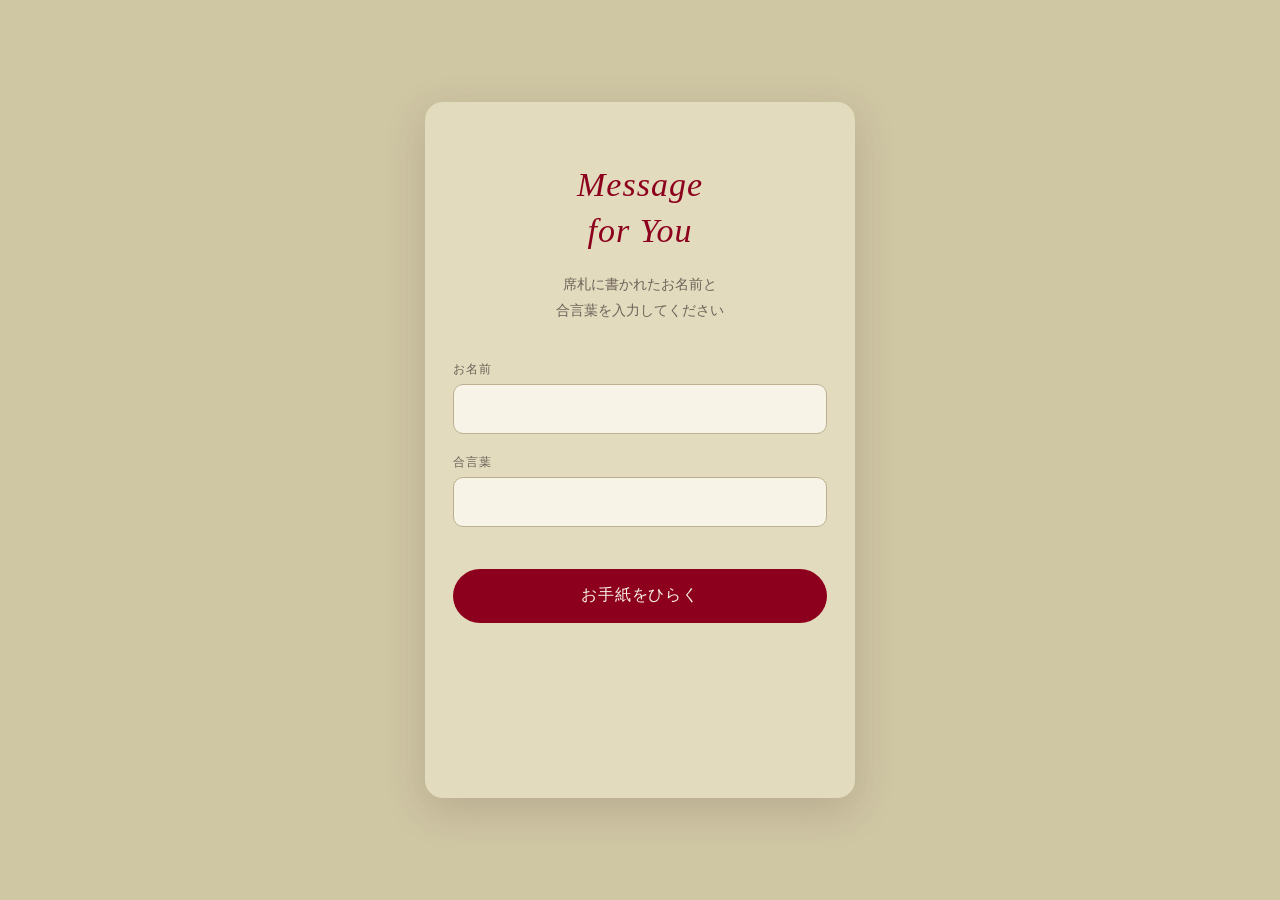
==== commit b07df151: "Update 09220550" ====
--- a/index.html
+++ b/index.html
@@ -34,10 +34,8 @@
     <!-- 2. メッセージ表示画面 -->
     <section id="message-screen" class="screen" hidden>
       <div class="letter-card" id="letter-card">
-        <p class="dear" id="dear-text"></p>
         <div class="divider" aria-hidden="true"></div>
         <p class="message-body" id="message-body"></p>
-        <p class="signature" id="signature-text"></p>
       </div>
     </section>
 
--- a/style.css
+++ b/style.css
@@ -132,7 +132,8 @@
 }
 
 .open-btn {
-  margin-top: 12px;
+  margin-top: 22px;
+  margin-bottom: 6px;
   width: 100%;
   height: 54px;
   font-size: 16px;
@@ -172,7 +173,7 @@
   width: 100%;
   background: var(--color-white);
   border-radius: 6px;
-  padding: 44px 28px 40px;
+  padding: 40px 28px 40px;
   box-shadow: 0 6px 24px rgba(80, 57, 47, 0.12);
   opacity: 0;
   transform: translateY(18px) scale(0.98);
@@ -184,19 +185,12 @@
   transform: translateY(0) scale(1);
 }
 
-.dear {
-  font-family: var(--font-en);
-  font-style: italic;
-  font-size: 22px;
-  color: var(--color-bordeaux);
-  margin: 0 0 16px;
-}
 
 .divider {
   width: 46px;
   height: 1px;
   background: var(--color-green-dark);
-  margin: 0 auto 26px;
+  margin: 0 auto 28px;
 }
 
 .message-body {
@@ -209,13 +203,6 @@
   margin: 0 0 32px;
 }
 
-.signature {
-  font-family: var(--font-en);
-  font-style: italic;
-  font-size: 18px;
-  color: var(--color-green-dark);
-  margin: 0;
-}
 
 @media (max-width: 340px) {
   .app {
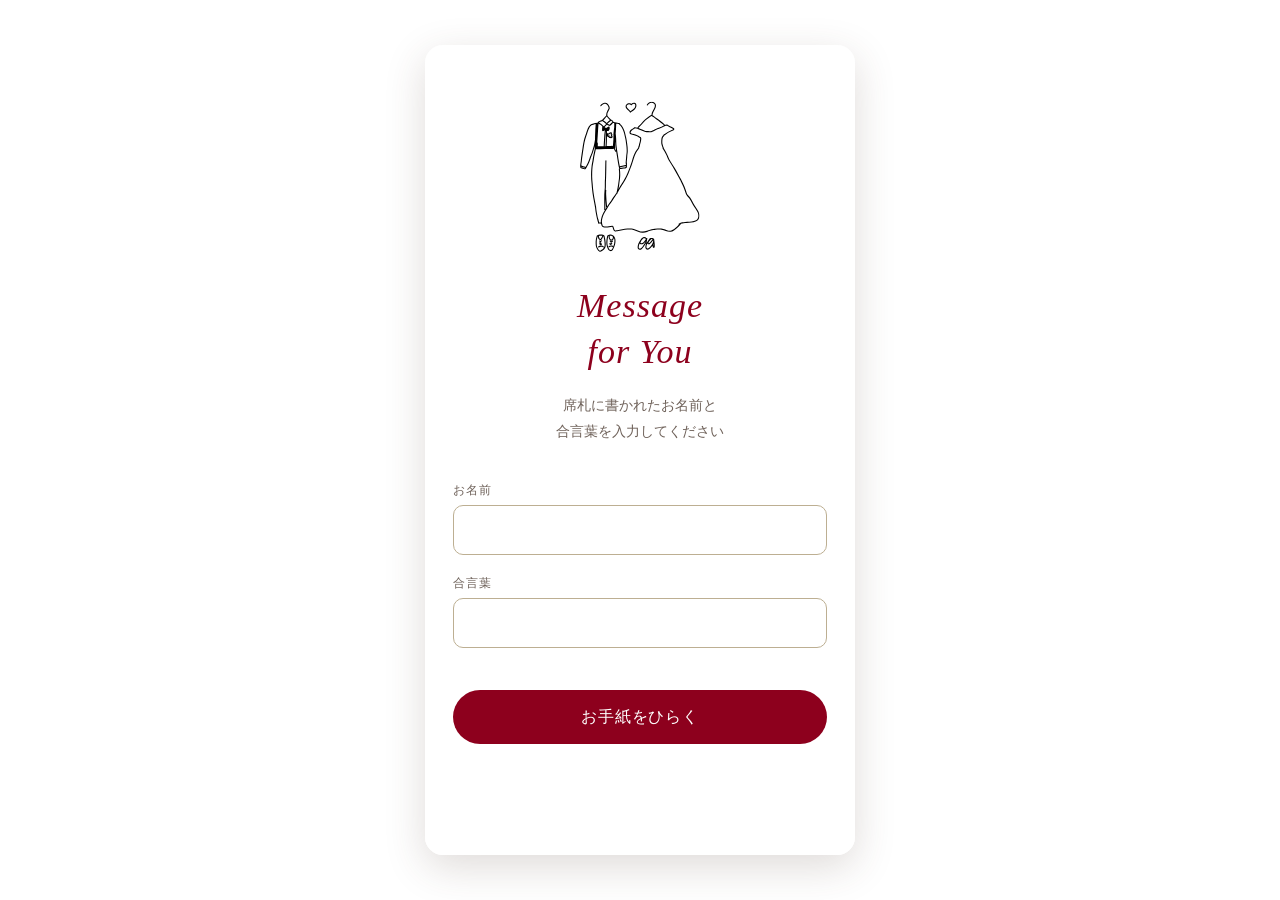
==== commit 57d92941: "Update wedding app all Update wedding app all" ====
--- a/index.html
+++ b/index.html
@@ -11,6 +11,13 @@
 
     <!-- 1. トップ・入力画面 -->
     <section id="input-screen" class="screen">
+      <div class="top-illustration" aria-hidden="true">
+        <img
+          src="./images/wedding.svg"
+          alt=""
+          class="wedding-illustration"
+        >
+      </div>
       <h1 class="title-en">Message<br>for You</h1>
       <p class="description">席札に書かれたお名前と<br>合言葉を入力してください</p>
 
@@ -36,6 +43,14 @@
       <div class="letter-card" id="letter-card">
         <div class="divider" aria-hidden="true"></div>
         <p class="message-body" id="message-body"></p>
+
+        <img
+          src="./images/flower.svg"
+          alt=""
+          class="letter-flower"
+          aria-hidden="true"
+        >
+
       </div>
     </section>
 
--- a/style.css
+++ b/style.css
@@ -1,7 +1,7 @@
 :root {
-  --color-outer-bg: #CFC6A4;   /* レザーベージュを少し深くした外側背景 */
-  --color-ivory: #E2DBBD;      /* メイン：レザーベージュ */
-  --color-white: #F8F3E7;      /* 便箋カード用のやわらかいアイボリー */
+  --color-outer-bg: #FFFF;   /* レザーベージュを少し深くした外側背景 */
+  --color-ivory: #FFFF;      /* メイン：レザーベージュ */
+  --color-white: #FFFF;      /* 便箋カード用のやわらかいアイボリー */
   --color-text: #3F302C;       /* 本文の濃いブラウン */
   --color-text-soft: #6F625A;  /* 補助テキスト */
   --color-green: #D8E1DD;      /* クリーミーエメラルドの淡色 */
@@ -133,7 +133,7 @@
 
 .open-btn {
   margin-top: 22px;
-  margin-bottom: 6px;
+  margin-bottom: 22px;
   width: 100%;
   height: 54px;
   font-size: 16px;
@@ -171,7 +171,7 @@
 
 .letter-card {
   width: 100%;
-  background: var(--color-white);
+  background: #759488;
   border-radius: 6px;
   padding: 40px 28px 40px;
   box-shadow: 0 6px 24px rgba(80, 57, 47, 0.12);
@@ -197,10 +197,45 @@
   font-family: var(--font-jp);
   font-size: 15px;
   line-height: 2.1;
-  color: var(--color-text);
+  color: #FFFF;
   white-space: pre-line;
   text-align: left;
   margin: 0 0 32px;
+  padding-bottom: 95px;
+}
+
+.top-illustration {
+  width: 100%;
+  display: flex;
+  justify-content: center;
+  align-items: center;
+  margin-top: 8px;
+  margin-bottom: 18px;
+}
+
+.wedding-illustration {
+  display: block;
+  width: 120px;
+  height: auto;
+  max-width: 40%;
+  object-fit: contain;
+}
+
+
+.letter-card {
+  position: relative;
+  overflow: hidden;
+}
+
+.letter-flower {
+  position: absolute;
+  right: 12px;
+  bottom: 12px;
+  width: 150px;
+  height: auto;
+  pointer-events: none;
+  user-select: none;
+  opacity: 0.96;
 }
 
 
@@ -213,3 +248,5 @@
     font-size: 28px;
   }
 }
+
+
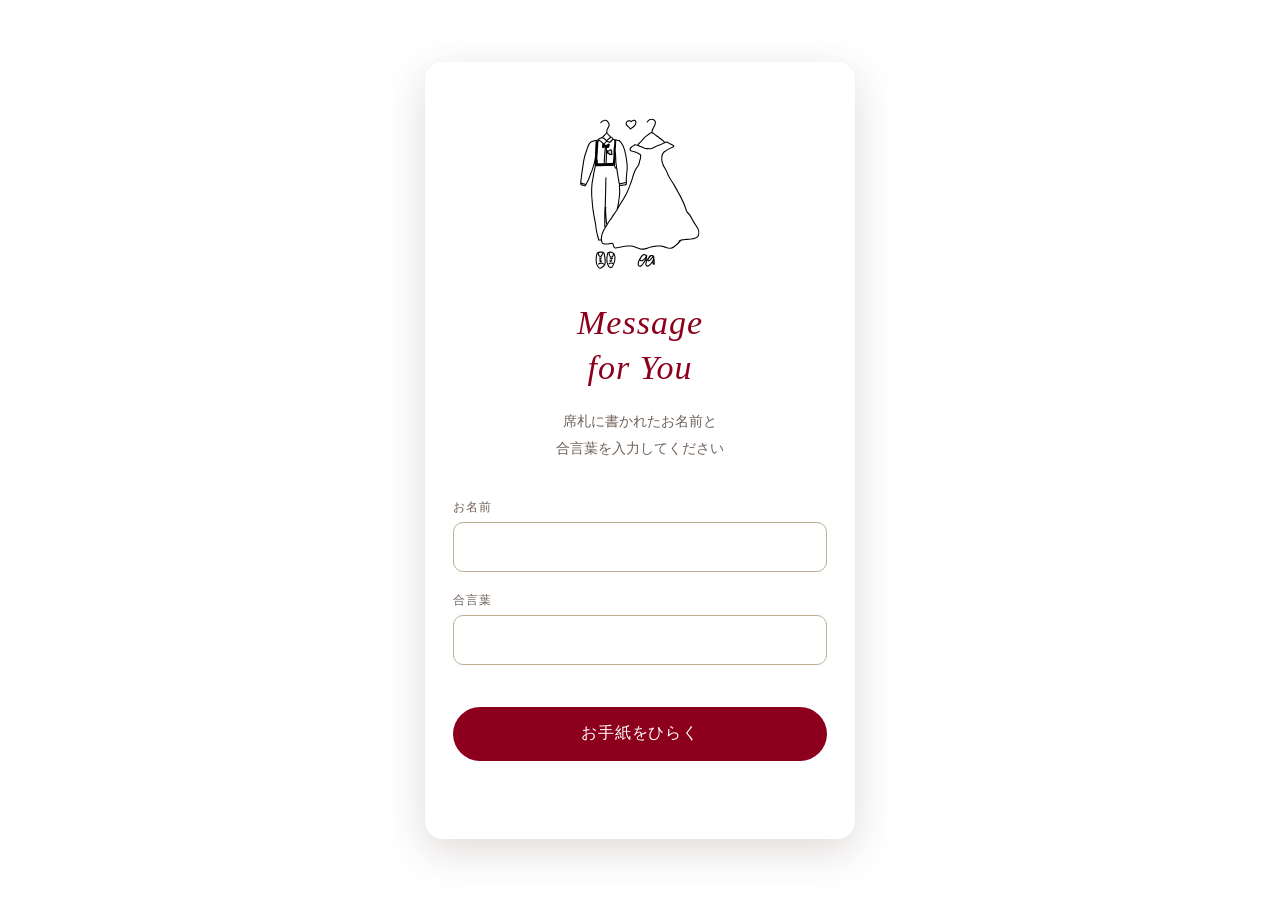
==== commit b0efbd01: "Publish encrypted guest message app" ====
--- a/index.html
+++ b/index.html
@@ -1,61 +1,12 @@
 <!DOCTYPE html>
 <html lang="ja">
 <head>
-<meta charset="UTF-8">
-<meta name="viewport" content="width=device-width, initial-scale=1.0, maximum-scale=1.0">
-<title>Message for You</title>
-<link rel="stylesheet" href="style.css">
+  <meta charset="UTF-8">
+  <meta name="viewport" content="width=device-width, initial-scale=1">
+  <meta http-equiv="refresh" content="0; url=public/">
+  <title>Message for You</title>
 </head>
 <body>
-  <div class="app">
-
-    <!-- 1. トップ・入力画面 -->
-    <section id="input-screen" class="screen">
-      <div class="top-illustration" aria-hidden="true">
-        <img
-          src="./images/wedding.svg"
-          alt=""
-          class="wedding-illustration"
-        >
-      </div>
-      <h1 class="title-en">Message<br>for You</h1>
-      <p class="description">席札に書かれたお名前と<br>合言葉を入力してください</p>
-
-      <form id="guest-form" novalidate>
-        <div class="field">
-          <label for="name">お名前</label>
-          <input type="text" id="name" name="name" autocomplete="off" required>
-        </div>
-        <div class="field">
-          <label for="password">合言葉</label>
-          <input type="text" id="password" name="password" autocomplete="off" required>
-        </div>
-        <button type="submit" class="open-btn">お手紙をひらく</button>
-      </form>
-
-      <p id="error-message" class="error-message" hidden>
-        お名前または合言葉が違うようです。<br>席札をもう一度確認してみてください。
-      </p>
-    </section>
-
-    <!-- 2. メッセージ表示画面 -->
-    <section id="message-screen" class="screen" hidden>
-      <div class="letter-card" id="letter-card">
-        <div class="divider" aria-hidden="true"></div>
-        <p class="message-body" id="message-body"></p>
-
-        <img
-          src="./images/flower.svg"
-          alt=""
-          class="letter-flower"
-          aria-hidden="true"
-        >
-
-      </div>
-    </section>
-
-  </div>
-
-<script src="script.js"></script>
+  <p>ページを移動しています。移動しない場合は<a href="public/">こちら</a>を開いてください。</p>
 </body>
 </html>
